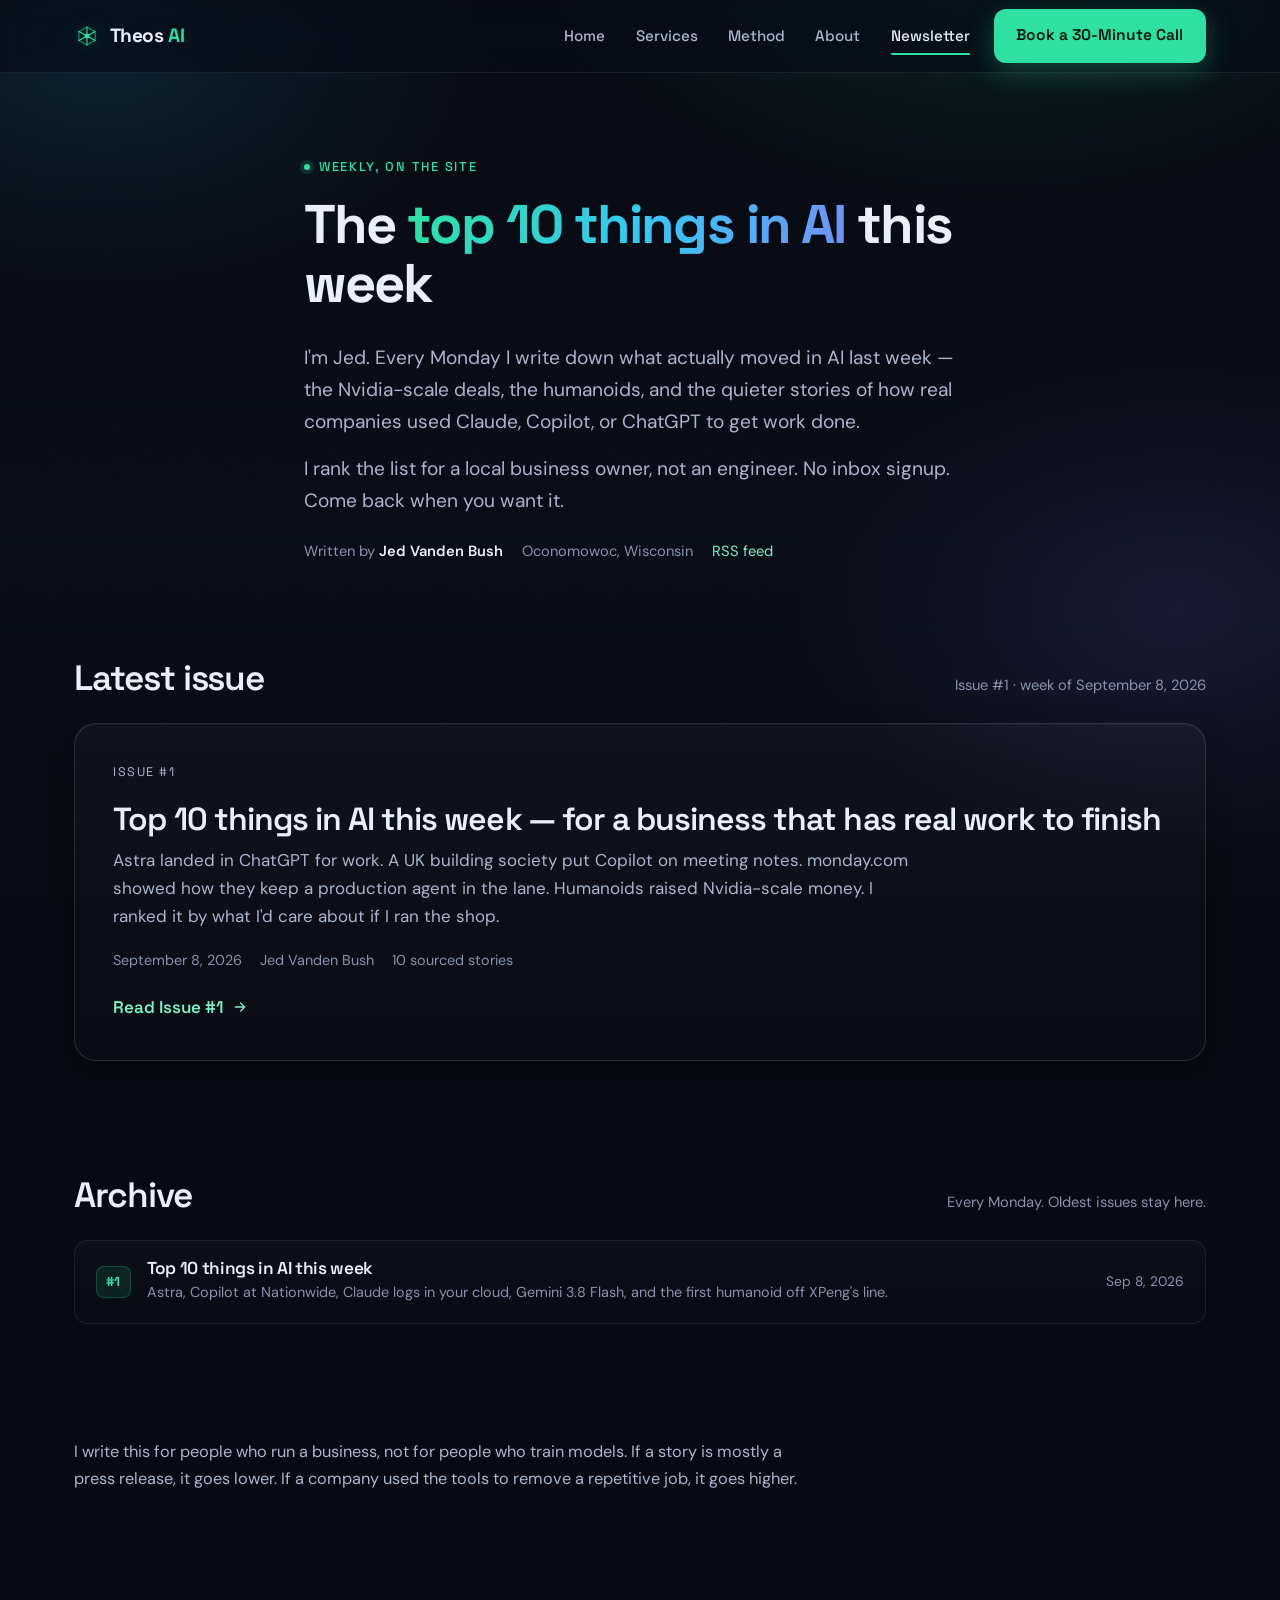
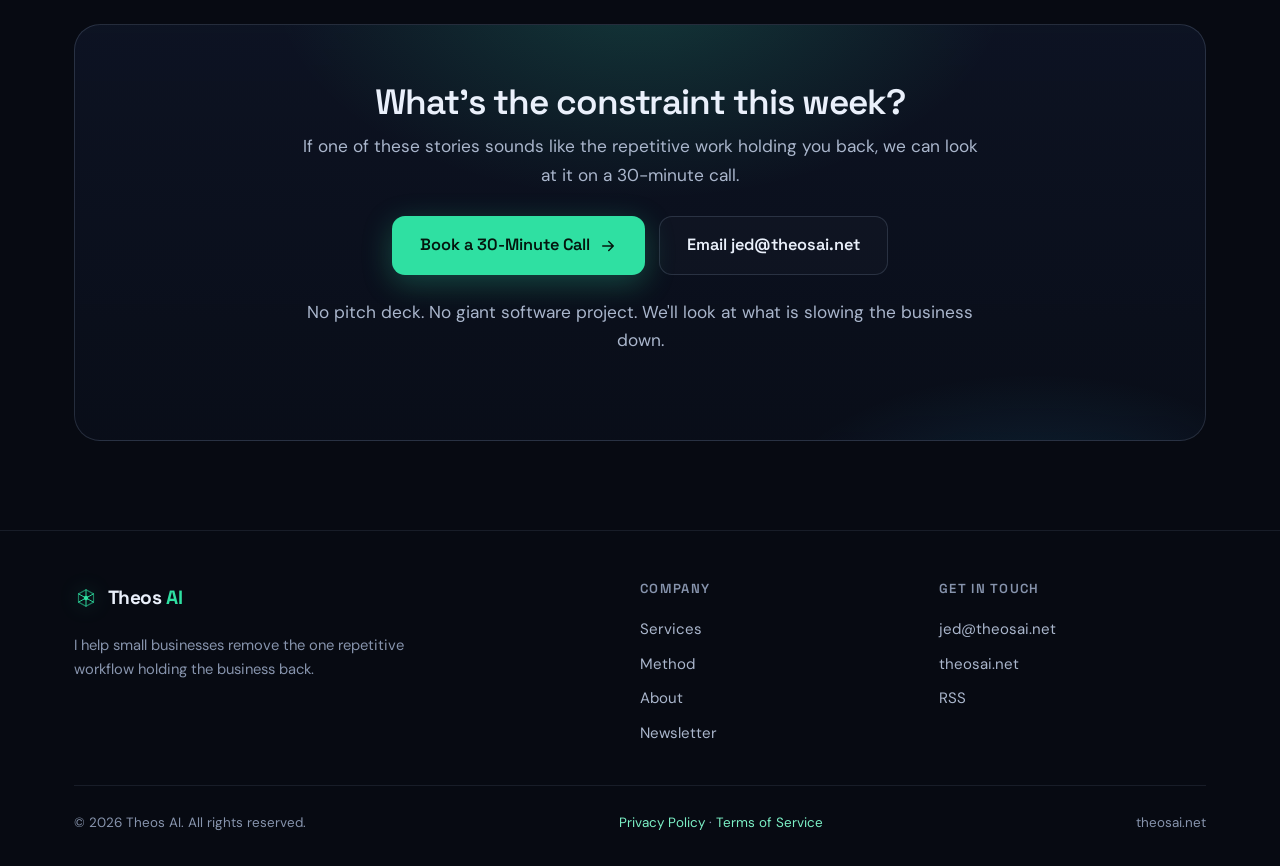
==== newsletter/index.html @ 6ad47251 "Add weekly Newsletter hub and Issue #1 on theosai.net Link Newsletter in primary nav, mobile menu, a" ====
<!doctype html>
<html lang="en">
<head>
  <meta charset="utf-8" />
  <meta name="viewport" content="width=device-width, initial-scale=1" />
  <title>Newsletter — Top 10 things in AI this week | Theos AI</title>
  <meta name="description" content="A Monday page from Jed Vanden Bush: the top 10 things in AI this week, ranked for local business owners. Site-only. No signup required." />
  <meta name="theme-color" content="#070A12" />
  <link rel="canonical" href="https://theosai.net/newsletter/" />
  <link rel="alternate" type="application/rss+xml" title="Theos AI Newsletter" href="https://theosai.net/newsletter/rss.xml" />
  <link rel="icon" href="/favicon.ico?v=2" sizes="any" />
  <link rel="icon" href="/favicon.svg?v=2" type="image/svg+xml" />
  <link rel="apple-touch-icon" href="/apple-touch-icon.png?v=2" />

  <meta property="og:title" content="Newsletter — Top 10 things in AI this week | Theos AI" />
  <meta property="og:description" content="A Monday page from Jed Vanden Bush: the top 10 things in AI this week, ranked for local business owners. Site-only. No signup required." />
  <meta property="og:type" content="website" />
  <meta property="og:url" content="https://theosai.net/newsletter/" />
  <meta property="og:site_name" content="Theos AI" />
  <meta name="twitter:card" content="summary" />
  <meta name="twitter:title" content="Newsletter — Top 10 things in AI this week | Theos AI" />
  <meta name="twitter:description" content="A Monday page from Jed Vanden Bush: the top 10 things in AI this week, ranked for local business owners." />

  <link rel="preconnect" href="https://fonts.googleapis.com" />
  <link rel="preconnect" href="https://fonts.gstatic.com" crossorigin />
  <link href="https://fonts.googleapis.com/css2?family=DM+Sans:opsz,wght@9..40,400;9..40,500;9..40,600;9..40,700&family=Space+Grotesk:wght@400;500;600;700&display=swap" rel="stylesheet" />

  <style>
  :root{
    --bg:        #070A12;
    --bg-1:      #0B1020;
    --bg-2:      #0E1526;
    --elev:      #121a2e;
    --line:      rgba(150,168,200,.12);
    --line-2:    rgba(150,168,200,.20);
    --text:      #EAF0FB;
    --dim:       #AAB6CC;
    --muted:     #8794AD;
    --acc:       #2FE0A2;
    --acc-600:   #23C58C;
    --acc-300:   #7CF0C6;
    --ink:       #04160E;
    --cyan:      #38C6F4;
    --violet:    #8B7BF6;
    --radius:    16px;
    --radius-lg: 22px;
    --radius-sm: 11px;
    --maxw:      1180px;
    --ease:      cubic-bezier(.22,.61,.36,1);
    --spring:    cubic-bezier(.34,1.56,.64,1);
    --shadow-1:  0 1px 0 rgba(255,255,255,.04) inset, 0 8px 24px rgba(0,0,0,.35);
    --shadow-2:  0 1px 0 rgba(255,255,255,.05) inset, 0 24px 60px rgba(0,0,0,.5);
    --glow:      0 8px 30px rgba(47,224,162,.28);
  }

  *,*::before,*::after{ box-sizing:border-box; }
  html{ scroll-behavior:smooth; -webkit-text-size-adjust:100%; }
  @media (prefers-reduced-motion: reduce){
    html{ scroll-behavior:auto; }
    *,*::before,*::after{ animation-duration:.001ms !important; animation-iteration-count:1 !important; transition-duration:.001ms !important; }
  }

  body{
    margin:0;
    background:var(--bg);
    color:var(--text);
    font-family:"DM Sans", system-ui, -apple-system, "Segoe UI", Roboto, sans-serif;
    font-size:17px;
    line-height:1.65;
    -webkit-font-smoothing:antialiased;
    text-rendering:optimizeLegibility;
    overflow-x:hidden;
  }
  body::before{
    content:""; position:fixed; inset:0; z-index:-2; pointer-events:none;
    background:
      radial-gradient(60% 50% at 78% -8%, rgba(47,224,162,.14), transparent 60%),
      radial-gradient(48% 42% at 8% 6%, rgba(56,198,244,.12), transparent 62%),
      radial-gradient(50% 46% at 92% 68%, rgba(139,123,246,.12), transparent 60%),
      linear-gradient(180deg, #070A12 0%, #080C16 60%, #070A12 100%);
  }
  body::after{
    content:""; position:fixed; inset:0; z-index:-1; pointer-events:none; opacity:.5;
    background-image:url("data:image/svg+xml,%3Csvg xmlns='http://www.w3.org/2000/svg' width='140' height='140'%3E%3Cfilter id='n'%3E%3CfeTurbulence type='fractalNoise' baseFrequency='0.9' numOctaves='2' stitchTiles='stitch'/%3E%3CfeColorMatrix type='saturate' values='0'/%3E%3C/filter%3E%3Crect width='100%25' height='100%25' filter='url(%23n)' opacity='0.035'/%3E%3C/svg%3E");
  }

  h1,h2,h3,h4{ font-family:"Space Grotesk", system-ui, sans-serif; color:var(--text); margin:0 0 .55em; font-weight:600; line-height:1.08; letter-spacing:-.02em; }
  h1{ font-size:clamp(2.2rem, 4.8vw, 3.4rem); font-weight:700; letter-spacing:-.035em; }
  h2{ font-size:clamp(1.6rem, 3vw, 2.2rem); letter-spacing:-.03em; }
  p{ margin:0 0 1rem; }
  a{ color:var(--acc-300); text-decoration:none; transition:color .2s var(--ease); }
  a:hover{ color:var(--acc); }
  strong{ color:var(--text); }

  .container{ width:100%; max-width:var(--maxw); margin-inline:auto; padding-inline:24px; }
  .skip-link{ position:absolute; left:-999px; top:10px; z-index:100; background:var(--acc); color:var(--ink); padding:10px 16px; border-radius:10px; font-weight:600; }
  .skip-link:focus{ left:14px; }
  :focus-visible{ outline:none; box-shadow:0 0 0 3px rgba(47,224,162,.5); border-radius:10px; }
  .grad{ background:linear-gradient(100deg, var(--acc) 0%, var(--cyan) 55%, var(--violet) 120%); -webkit-background-clip:text; background-clip:text; color:transparent; }
  .eyebrow{ display:inline-flex; align-items:center; gap:.55rem; font-family:"Space Grotesk",sans-serif; font-weight:500; font-size:.8rem; text-transform:uppercase; letter-spacing:.14em; color:var(--acc); margin:0 0 1.1rem; }
  .eyebrow .dot{ width:6px; height:6px; border-radius:50%; background:var(--acc); box-shadow:0 0 0 4px rgba(47,224,162,.14); }

  .btn{
    --_bg:transparent; --_fg:var(--text); --_bd:transparent;
    display:inline-flex; align-items:center; justify-content:center; gap:.55rem;
    font-family:"Space Grotesk",sans-serif; font-weight:600; font-size:.97rem;
    padding:.8rem 1.35rem; border-radius:12px; cursor:pointer; white-space:nowrap;
    background:var(--_bg); color:var(--_fg); border:1px solid var(--_bd);
    transition:transform .18s var(--spring), box-shadow .22s var(--ease), background .22s var(--ease), border-color .22s var(--ease), color .22s var(--ease);
  }
  .btn svg{ width:18px; height:18px; }
  .btn--primary{ --_bg:var(--acc); --_fg:var(--ink); box-shadow:var(--glow); }
  .btn--primary:hover{ --_bg:var(--acc-300); color:var(--ink); transform:translateY(-2px); box-shadow:0 12px 36px rgba(47,224,162,.4); }
  .btn--ghost{ --_bg:rgba(255,255,255,.02); --_bd:var(--line-2); --_fg:var(--text); }
  .btn--ghost:hover{ --_bd:rgba(47,224,162,.5); color:var(--text); transform:translateY(-2px); background:rgba(47,224,162,.06); }
  .btn--lg{ padding:.95rem 1.7rem; font-size:1.02rem; border-radius:13px; }
  .btn--block{ width:100%; }

  .nav{ position:sticky; top:0; z-index:50; background:rgba(8,12,22,.72); backdrop-filter:blur(14px) saturate(140%); border-bottom:1px solid var(--line); }
  .nav__inner{ display:flex; align-items:center; gap:1.5rem; height:72px; }
  .brand{ display:inline-flex; align-items:center; gap:.6rem; color:var(--text); font-family:"Space Grotesk",sans-serif; font-weight:700; font-size:1.2rem; letter-spacing:-.02em; }
  .brand:hover{ color:var(--text); }
  .brand__mark{ color:var(--acc); filter:drop-shadow(0 0 10px rgba(47,224,162,.35)); }
  .brand__accent{ color:var(--acc); }
  .nav__links{ display:flex; gap:1.9rem; margin-left:auto; }
  .nav__links a{ color:var(--dim); font-weight:500; font-size:.95rem; font-family:"Space Grotesk",sans-serif; position:relative; }
  .nav__links a::after{ content:""; position:absolute; left:0; bottom:-6px; height:2px; width:0; background:var(--acc); border-radius:2px; transition:width .22s var(--ease); }
  .nav__links a:hover{ color:var(--text); }
  .nav__links a:hover::after, .nav__links a[aria-current="page"]::after{ width:100%; }
  .nav__links a[aria-current="page"]{ color:var(--text); }
  .nav__actions{ display:flex; gap:.6rem; align-items:center; }
  .nav__toggle{ display:none; background:none; border:1px solid var(--line-2); border-radius:10px; color:var(--text); cursor:pointer; padding:8px; }
  .mobile-menu{ display:none; flex-direction:column; gap:.2rem; padding:10px 24px 20px; background:rgba(8,12,22,.96); backdrop-filter:blur(14px); border-bottom:1px solid var(--line); }
  .mobile-menu a{ padding:.85rem .2rem; color:var(--dim); font-weight:500; font-family:"Space Grotesk",sans-serif; border-bottom:1px solid var(--line); }
  .mobile-menu a:hover, .mobile-menu a[aria-current="page"]{ color:var(--text); }
  .mobile-menu .btn{ margin-top:.8rem; border-bottom:none; color:var(--ink); }

  .hero{ padding:clamp(3rem,6vw,5rem) 0 2.4rem; }
  .hero__copy{ max-width:720px; }
  .lead{ font-size:clamp(1.06rem,1.5vw,1.2rem); color:var(--dim); }
  .meta-row{ display:flex; flex-wrap:wrap; gap:.7rem 1.2rem; color:var(--muted); font-size:.92rem; margin:1.4rem 0 0; }
  .meta-row strong{ color:var(--text); font-weight:600; }

  .section{ padding:clamp(2.2rem,5vw,3.6rem) 0; }
  .section__head{ display:flex; align-items:end; justify-content:space-between; gap:1rem; margin-bottom:1.6rem; flex-wrap:wrap; }
  .section__head h2{ margin:0; }
  .section__sub{ color:var(--muted); font-size:.92rem; margin:0; }

  .featured{
    display:block; color:inherit;
    background:linear-gradient(180deg, rgba(255,255,255,.03), rgba(255,255,255,.01));
    border:1px solid var(--line-2); border-radius:var(--radius-lg);
    padding:clamp(1.6rem,3vw,2.4rem); box-shadow:var(--shadow-1);
    transition:transform .28s var(--ease), border-color .28s var(--ease);
  }
  .featured:hover{ transform:translateY(-4px); border-color:rgba(47,224,162,.4); color:inherit; }
  .featured__kicker{ font-family:"Space Grotesk",sans-serif; font-size:.78rem; letter-spacing:.12em; text-transform:uppercase; color:var(--acc); margin:0 0 .7rem; }
  .featured h2{ font-size:clamp(1.5rem, 2.6vw, 2rem); margin:0 0 .55rem; }
  .featured p{ color:var(--dim); margin:0 0 1.2rem; max-width:68ch; }
  .featured__meta{ display:flex; flex-wrap:wrap; gap:.6rem 1.1rem; font-size:.9rem; color:var(--muted); }
  .featured__cta{ margin-top:1.3rem; display:inline-flex; align-items:center; gap:.45rem; font-family:"Space Grotesk",sans-serif; font-weight:600; color:var(--acc-300); }
  .featured:hover .featured__cta{ color:var(--acc); }

  .archive{ list-style:none; padding:0; margin:0; display:grid; gap:.9rem; }
  .archive a{
    display:grid; grid-template-columns:auto 1fr auto; gap:1rem; align-items:center;
    padding:1.15rem 1.3rem; border:1px solid var(--line); border-radius:14px;
    background:linear-gradient(180deg, rgba(255,255,255,.025), rgba(255,255,255,.008));
    color:inherit; transition:border-color .22s var(--ease);
  }
  .archive a:hover{ border-color:var(--line-2); color:inherit; }
  .archive__n{ font-family:"Space Grotesk",sans-serif; font-weight:700; font-size:.82rem; letter-spacing:.06em; color:var(--acc); background:rgba(47,224,162,.1); border:1px solid rgba(47,224,162,.22); padding:.25rem .55rem; border-radius:8px; }
  .archive h3{ margin:0 0 .2rem; font-size:1.08rem; }
  .archive p{ margin:0; color:var(--muted); font-size:.9rem; }
  .archive__date{ color:var(--muted); font-size:.86rem; white-space:nowrap; }

  .note{ color:var(--dim); font-size:1.02rem; max-width:68ch; }

  .cta__wrap{ position:relative; border:1px solid var(--line-2); border-radius:26px; padding:clamp(2.4rem,5vw,3.6rem) 2rem; text-align:center; overflow:hidden; background:linear-gradient(180deg, rgba(18,26,46,.6), rgba(10,15,28,.7)); }
  .cta__wrap::before{ content:""; position:absolute; inset:0; z-index:0; background:radial-gradient(50% 80% at 50% -10%, rgba(47,224,162,.18), transparent 65%), radial-gradient(40% 60% at 85% 120%, rgba(56,198,244,.14), transparent 60%); }
  .cta__inner{ position:relative; z-index:1; max-width:680px; margin:0 auto; }
  .cta__inner h2{ margin-bottom:.7rem; }
  .cta__inner p{ color:var(--dim); font-size:1.08rem; margin-bottom:1.7rem; }
  .cta__actions{ display:flex; flex-wrap:wrap; gap:.9rem; justify-content:center; }
  .cta__fine{ margin:1.4rem 0 0; font-size:.9rem; color:var(--muted); }

  .footer{ border-top:1px solid var(--line); margin-top:2rem; padding:3.2rem 0 2rem; }
  .footer__inner{ display:grid; grid-template-columns:2fr 1fr 1fr; gap:2rem; padding-bottom:2.2rem; border-bottom:1px solid var(--line); }
  .footer__brand p{ color:var(--muted); font-size:.92rem; margin-top:.9rem; max-width:34ch; }
  .footer__col h4{ font-family:"Space Grotesk",sans-serif; font-size:.82rem; text-transform:uppercase; letter-spacing:.1em; color:var(--muted); font-weight:600; margin-bottom:1rem; }
  .footer__col a{ display:block; color:var(--dim); padding:.3rem 0; font-size:.94rem; }
  .footer__col a:hover{ color:var(--acc); }
  .footer__bar{ display:flex; justify-content:space-between; flex-wrap:wrap; gap:.6rem; padding-top:1.6rem; font-size:.84rem; color:var(--muted); }

  @media (max-width:940px){
    .footer__inner{ grid-template-columns:1fr 1fr; }
    .archive a{ grid-template-columns:auto 1fr; }
    .archive__date{ grid-column:2; }
  }
  @media (max-width:620px){
    body{ font-size:16px; }
    .nav__links, .nav__actions{ display:none; }
    .nav__toggle{ display:block; margin-left:auto; }
    .mobile-menu{ display:flex; }
    .mobile-menu[hidden]{ display:none; }
    .footer__inner{ grid-template-columns:1fr; gap:1.6rem; }
    .footer__bar{ flex-direction:column; }
  }
  </style>
</head>
<body>
  <a class="skip-link" href="#main">Skip to content</a>

  <header class="nav" id="nav">
    <div class="nav__inner container">
      <a class="brand" href="/" aria-label="Theos AI home">
        <svg class="brand__mark" width="26" height="26" viewBox="0 0 32 32" fill="none" aria-hidden="true">
          <path d="M16 5 L26 10.5 V21.5 L16 27 L6 21.5 V10.5 Z" stroke="currentColor" stroke-width="1.6" stroke-linejoin="round" opacity=".55"/>
          <circle cx="16" cy="16" r="3" fill="currentColor"/>
          <path d="M16 5 V12.9 M16 19.1 V27 M6 10.5 L13.3 14.5 M18.7 17.5 L26 21.5 M26 10.5 L18.7 14.5 M13.3 17.5 L6 21.5" stroke="currentColor" stroke-width="1.3" stroke-linecap="round"/>
        </svg>
        <span>Theos<span class="brand__accent"> AI</span></span>
      </a>

      <nav class="nav__links" aria-label="Primary">
        <a href="/">Home</a>
        <a href="/#services">Services</a>
        <a href="/#method">Method</a>
        <a href="/#about">About</a>
        <a href="/newsletter/" aria-current="page">Newsletter</a>
      </nav>

      <div class="nav__actions">
        <a class="btn btn--primary js-book" href="mailto:jed@theosai.net?subject=30-minute%20call">Book a 30-Minute Call</a>
      </div>

      <button class="nav__toggle" id="navToggle" aria-label="Open menu" aria-expanded="false" aria-controls="mobileMenu">
        <svg width="22" height="22" viewBox="0 0 24 24" fill="none" aria-hidden="true"><path d="M4 7h16M4 12h16M4 17h16" stroke="currentColor" stroke-width="1.8" stroke-linecap="round"/></svg>
      </button>
    </div>

    <div class="mobile-menu" id="mobileMenu" hidden>
      <a href="/">Home</a>
      <a href="/#services">Services</a>
      <a href="/#method">Method</a>
      <a href="/#about">About</a>
      <a href="/newsletter/" aria-current="page">Newsletter</a>
      <a class="btn btn--primary btn--block js-book" href="mailto:jed@theosai.net?subject=30-minute%20call">Book a 30-Minute Call</a>
    </div>
  </header>

  <main id="main">
    <section class="hero">
      <div class="container hero__copy">
        <p class="eyebrow"><span class="dot"></span> Weekly, on the site</p>
        <h1>The <span class="grad">top 10 things in AI</span> this week</h1>
        <div class="lead">
          <p>I'm Jed. Every Monday I write down what actually moved in AI last week — the Nvidia-scale deals, the humanoids, and the quieter stories of how real companies used Claude, Copilot, or ChatGPT to get work done.</p>
          <p>I rank the list for a local business owner, not an engineer. No inbox signup. Come back when you want it.</p>
        </div>
        <p class="meta-row">
          <span>Written by <strong>Jed Vanden Bush</strong></span>
          <span>Oconomowoc, Wisconsin</span>
          <span><a href="/newsletter/rss.xml">RSS feed</a></span>
        </p>
      </div>
    </section>

    <section class="section" aria-labelledby="latest">
      <div class="container">
        <div class="section__head">
          <h2 id="latest">Latest issue</h2>
          <p class="section__sub">Issue #1 · week of September 8, 2026</p>
        </div>
        <a class="featured" href="/newsletter/2026-09-08-top-10-things-in-ai-this-week/">
          <p class="featured__kicker">Issue #1</p>
          <h2>Top 10 things in AI this week — for a business that has real work to finish</h2>
          <p>Astra landed in ChatGPT for work. A UK building society put Copilot on meeting notes. monday.com showed how they keep a production agent in the lane. Humanoids raised Nvidia-scale money. I ranked it by what I'd care about if I ran the shop.</p>
          <div class="featured__meta">
            <span>September 8, 2026</span>
            <span>Jed Vanden Bush</span>
            <span>10 sourced stories</span>
          </div>
          <span class="featured__cta">Read Issue #1 <svg width="16" height="16" viewBox="0 0 24 24" fill="none" aria-hidden="true"><path d="M5 12h14m-6-6 6 6-6 6" stroke="currentColor" stroke-width="2" stroke-linecap="round" stroke-linejoin="round"/></svg></span>
        </a>
      </div>
    </section>

    <section class="section" aria-labelledby="archive">
      <div class="container">
        <div class="section__head">
          <h2 id="archive">Archive</h2>
          <p class="section__sub">Every Monday. Oldest issues stay here.</p>
        </div>
        <ol class="archive">
          <li>
            <a href="/newsletter/2026-09-08-top-10-things-in-ai-this-week/">
              <span class="archive__n">#1</span>
              <span>
                <h3>Top 10 things in AI this week</h3>
                <p>Astra, Copilot at Nationwide, Claude logs in your cloud, Gemini 3.8 Flash, and the first humanoid off XPeng's line.</p>
              </span>
              <span class="archive__date">Sep 8, 2026</span>
            </a>
          </li>
        </ol>
      </div>
    </section>

    <section class="section">
      <div class="container">
        <p class="note">I write this for people who run a business, not for people who train models. If a story is mostly a press release, it goes lower. If a company used the tools to remove a repetitive job, it goes higher.</p>
      </div>
    </section>

    <section class="section" id="contact">
      <div class="container">
        <div class="cta__wrap">
          <div class="cta__inner">
            <h2>What's the constraint this week?</h2>
            <p>If one of these stories sounds like the repetitive work holding you back, we can look at it on a 30-minute call.</p>
            <div class="cta__actions">
              <a class="btn btn--primary btn--lg js-book" href="mailto:jed@theosai.net?subject=30-minute%20call">
                Book a 30-Minute Call
                <svg viewBox="0 0 24 24" fill="none" aria-hidden="true"><path d="M5 12h14m-6-6 6 6-6 6" stroke="currentColor" stroke-width="2" stroke-linecap="round" stroke-linejoin="round"/></svg>
              </a>
              <a class="btn btn--ghost btn--lg" href="mailto:jed@theosai.net">Email jed@theosai.net</a>
            </div>
            <p class="cta__fine">No pitch deck. No giant software project. We'll look at what is slowing the business down.</p>
          </div>
        </div>
      </div>
    </section>
  </main>

  <footer class="footer">
    <div class="container">
      <div class="footer__inner">
        <div class="footer__brand">
          <a class="brand" href="/" aria-label="Theos AI home">
            <svg class="brand__mark" width="24" height="24" viewBox="0 0 32 32" fill="none" aria-hidden="true">
              <path d="M16 5 L26 10.5 V21.5 L16 27 L6 21.5 V10.5 Z" stroke="currentColor" stroke-width="1.6" stroke-linejoin="round" opacity=".55"/>
              <circle cx="16" cy="16" r="3" fill="currentColor"/>
              <path d="M16 5 V12.9 M16 19.1 V27 M6 10.5 L13.3 14.5 M18.7 17.5 L26 21.5 M26 10.5 L18.7 14.5 M13.3 17.5 L6 21.5" stroke="currentColor" stroke-width="1.3" stroke-linecap="round"/>
            </svg>
            <span>Theos<span class="brand__accent"> AI</span></span>
          </a>
          <p>I help small businesses remove the one repetitive workflow holding the business back.</p>
        </div>
        <nav class="footer__col" aria-label="Footer navigation">
          <h4>Company</h4>
          <a href="/#services">Services</a>
          <a href="/#method">Method</a>
          <a href="/#about">About</a>
          <a href="/newsletter/">Newsletter</a>
        </nav>
        <div class="footer__col">
          <h4>Get in touch</h4>
          <a href="mailto:jed@theosai.net">jed@theosai.net</a>
          <a href="https://theosai.net">theosai.net</a>
          <a href="/newsletter/rss.xml">RSS</a>
        </div>
      </div>
      <div class="footer__bar">
        <span>&copy; <span id="year">2026</span> Theos AI. All rights reserved.</span>
        <span><a href="/privacy.html">Privacy Policy</a> &middot; <a href="/terms.html">Terms of Service</a></span>
        <span>theosai.net</span>
      </div>
    </div>
  </footer>

  <script>
  (function(){
    "use strict";
    var BOOKING_URL = "https://calendly.com/jed-theosai/30min";
    if (BOOKING_URL) {
      document.querySelectorAll(".js-book").forEach(function(a){
        a.setAttribute("href", BOOKING_URL);
        a.setAttribute("target", "_blank");
        a.setAttribute("rel", "noopener");
      });
    }
    var y = document.getElementById("year");
    if (y) y.textContent = new Date().getFullYear();
    var toggle = document.getElementById("navToggle");
    var menu = document.getElementById("mobileMenu");
    if (toggle && menu) {
      var setOpen = function(open){
        menu.hidden = !open;
        toggle.setAttribute("aria-expanded", String(open));
        toggle.setAttribute("aria-label", open ? "Close menu" : "Open menu");
      };
      toggle.addEventListener("click", function(){ setOpen(menu.hidden); });
      menu.querySelectorAll("a").forEach(function(a){ a.addEventListener("click", function(){ setOpen(false); }); });
    }
  })();
  </script>
</body>
</html>
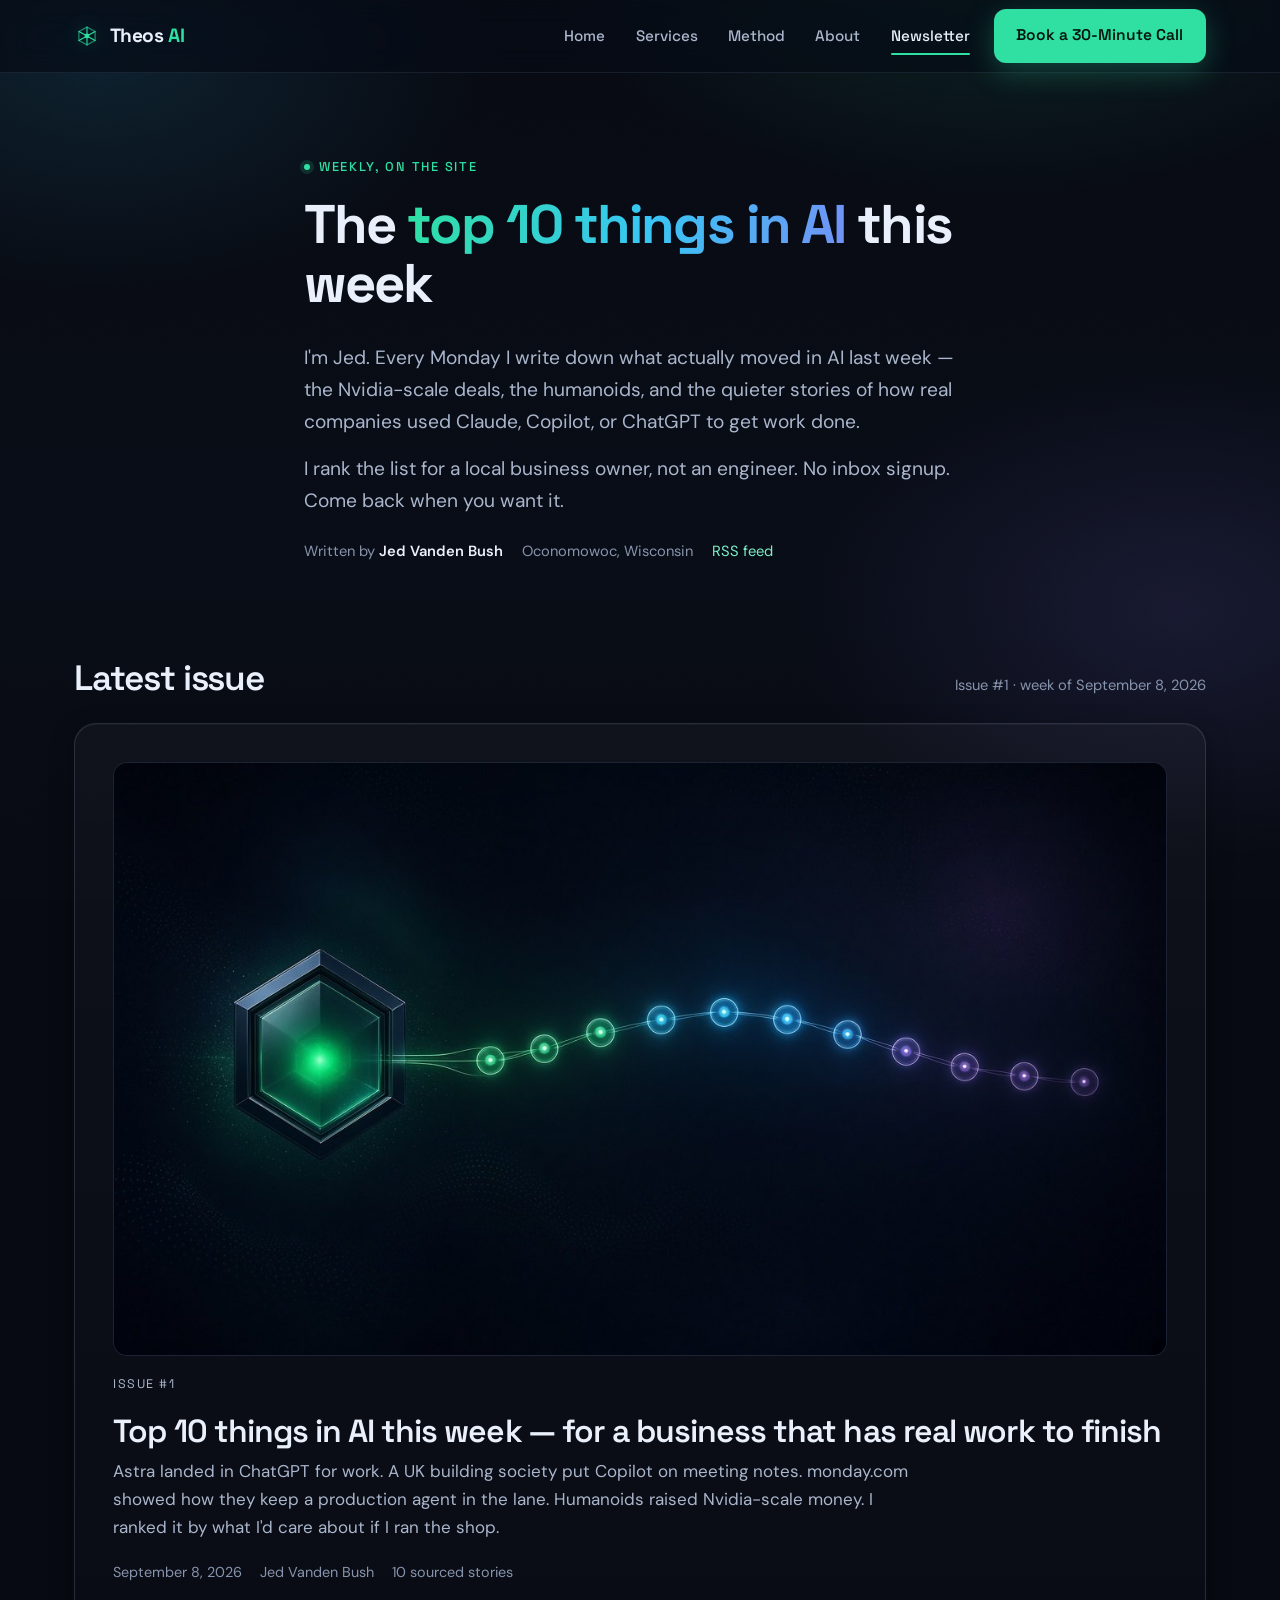
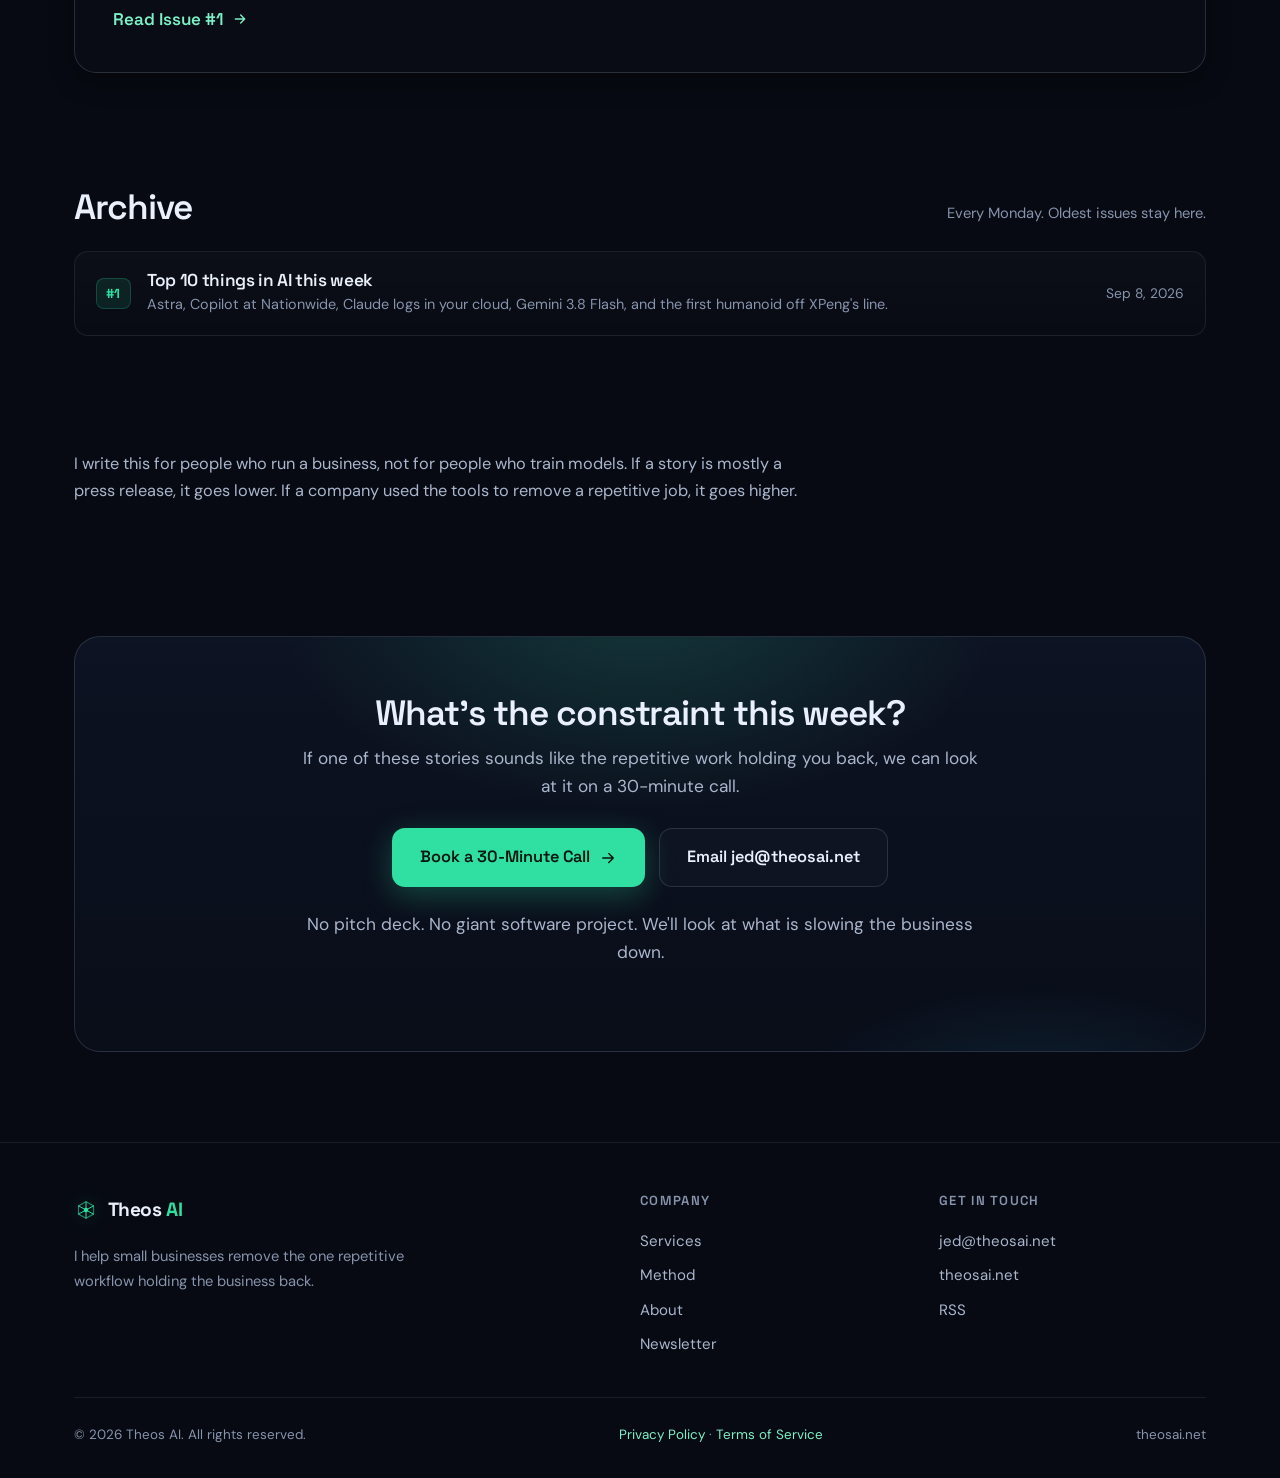
==== commit 97a918ec: "Lengthen Issue #1 and add hero, item art, and video embeds Deepen the opener, every Top 10 beat, Lak" ====
--- a/newsletter/index.html
+++ b/newsletter/index.html
@@ -17,7 +17,10 @@
   <meta property="og:type" content="website" />
   <meta property="og:url" content="https://theosai.net/newsletter/" />
   <meta property="og:site_name" content="Theos AI" />
-  <meta name="twitter:card" content="summary" />
+  <meta property="og:image" content="https://theosai.net/newsletter/assets/hero-week-of-sep-8.jpg" />
+  <meta property="og:image:alt" content="Dark Theos-branded illustration for Newsletter Issue #1" />
+  <meta name="twitter:card" content="summary_large_image" />
+  <meta name="twitter:image" content="https://theosai.net/newsletter/assets/hero-week-of-sep-8.jpg" />
   <meta name="twitter:title" content="Newsletter — Top 10 things in AI this week | Theos AI" />
   <meta name="twitter:description" content="A Monday page from Jed Vanden Bush: the top 10 things in AI this week, ranked for local business owners." />
 
@@ -154,6 +157,8 @@
     transition:transform .28s var(--ease), border-color .28s var(--ease);
   }
   .featured:hover{ transform:translateY(-4px); border-color:rgba(47,224,162,.4); color:inherit; }
+  .featured__media{ margin:0 0 1.15rem; border-radius:14px; overflow:hidden; border:1px solid var(--line); background:#0B1020; }
+  .featured__media img{ width:100%; height:auto; display:block; }
   .featured__kicker{ font-family:"Space Grotesk",sans-serif; font-size:.78rem; letter-spacing:.12em; text-transform:uppercase; color:var(--acc); margin:0 0 .7rem; }
   .featured h2{ font-size:clamp(1.5rem, 2.6vw, 2rem); margin:0 0 .55rem; }
   .featured p{ color:var(--dim); margin:0 0 1.2rem; max-width:68ch; }
@@ -197,12 +202,14 @@
     .archive a{ grid-template-columns:auto 1fr; }
     .archive__date{ grid-column:2; }
   }
-  @media (max-width:620px){
-    body{ font-size:16px; }
+  @media (max-width:900px){
     .nav__links, .nav__actions{ display:none; }
     .nav__toggle{ display:block; margin-left:auto; }
     .mobile-menu{ display:flex; }
     .mobile-menu[hidden]{ display:none; }
+  }
+  @media (max-width:620px){
+    body{ font-size:16px; }
     .footer__inner{ grid-template-columns:1fr; gap:1.6rem; }
     .footer__bar{ flex-direction:column; }
   }
@@ -273,6 +280,9 @@
           <p class="section__sub">Issue #1 · week of September 8, 2026</p>
         </div>
         <a class="featured" href="/newsletter/2026-09-08-top-10-things-in-ai-this-week/">
+          <div class="featured__media">
+            <img src="/newsletter/assets/hero-week-of-sep-8.jpg" width="1280" height="720" alt="Dark Theos illustration: a glowing hexagon node linked to a week of AI stories." />
+          </div>
           <p class="featured__kicker">Issue #1</p>
           <h2>Top 10 things in AI this week — for a business that has real work to finish</h2>
           <p>Astra landed in ChatGPT for work. A UK building society put Copilot on meeting notes. monday.com showed how they keep a production agent in the lane. Humanoids raised Nvidia-scale money. I ranked it by what I'd care about if I ran the shop.</p>
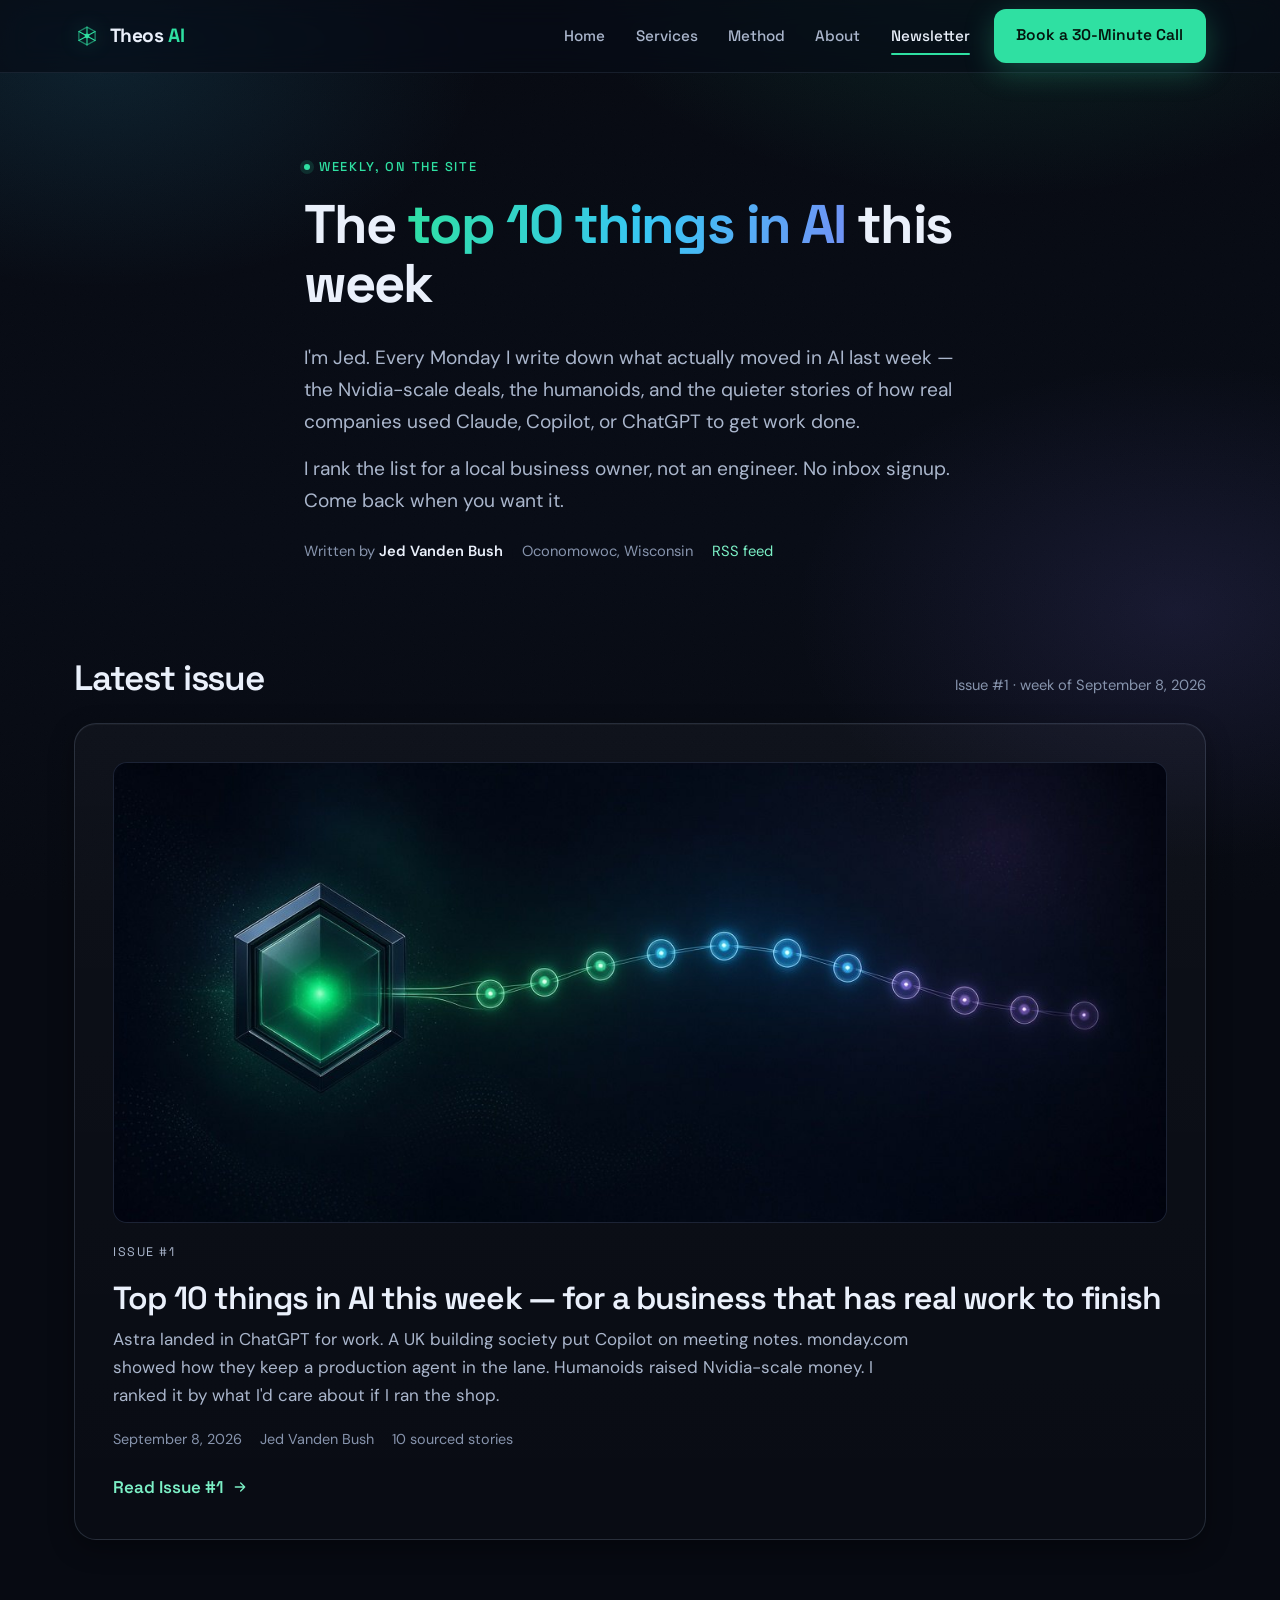
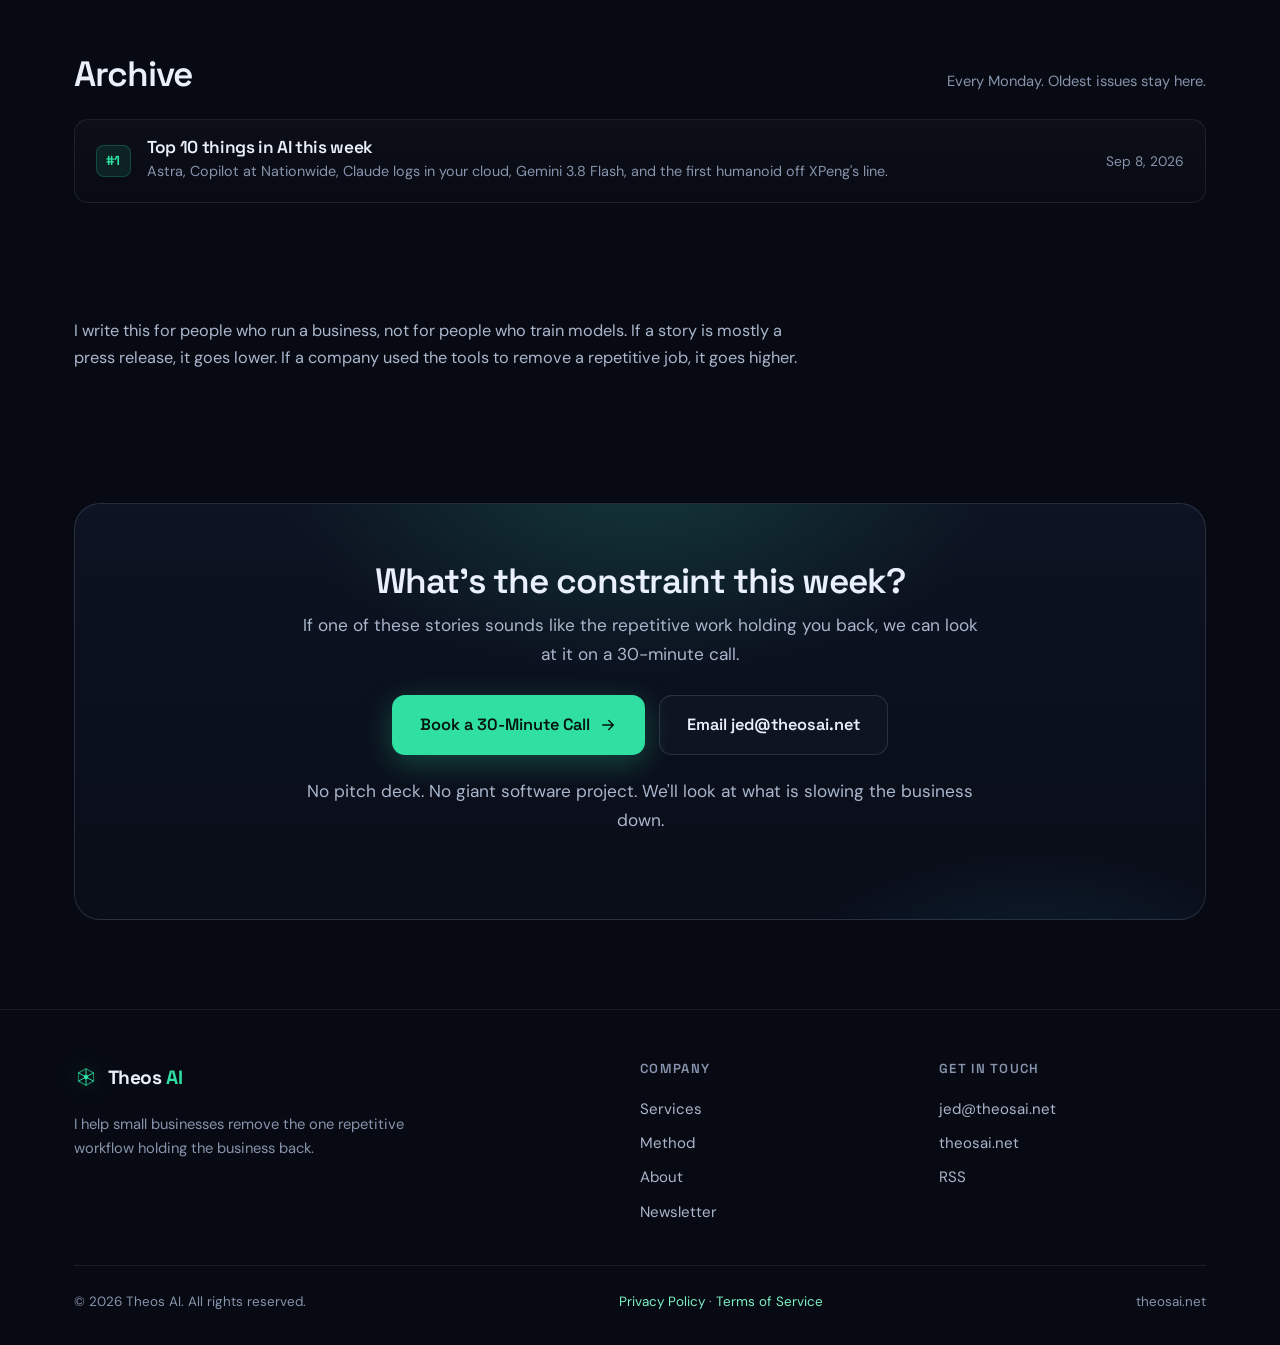
==== commit 450fd60b: "Crop the newsletter hub hero so the hex node is visible The 16:9 header is mostly empty sky; object-" ====
--- a/newsletter/index.html
+++ b/newsletter/index.html
@@ -157,8 +157,8 @@
     transition:transform .28s var(--ease), border-color .28s var(--ease);
   }
   .featured:hover{ transform:translateY(-4px); border-color:rgba(47,224,162,.4); color:inherit; }
-  .featured__media{ margin:0 0 1.15rem; border-radius:14px; overflow:hidden; border:1px solid var(--line); background:#0B1020; }
-  .featured__media img{ width:100%; height:auto; display:block; }
+  .featured__media{ margin:0 0 1.15rem; border-radius:14px; overflow:hidden; border:1px solid var(--line); background:#0B1020; aspect-ratio:16/7; }
+  .featured__media img{ width:100%; height:100%; display:block; object-fit:cover; object-position:18% 50%; }
   .featured__kicker{ font-family:"Space Grotesk",sans-serif; font-size:.78rem; letter-spacing:.12em; text-transform:uppercase; color:var(--acc); margin:0 0 .7rem; }
   .featured h2{ font-size:clamp(1.5rem, 2.6vw, 2rem); margin:0 0 .55rem; }
   .featured p{ color:var(--dim); margin:0 0 1.2rem; max-width:68ch; }
